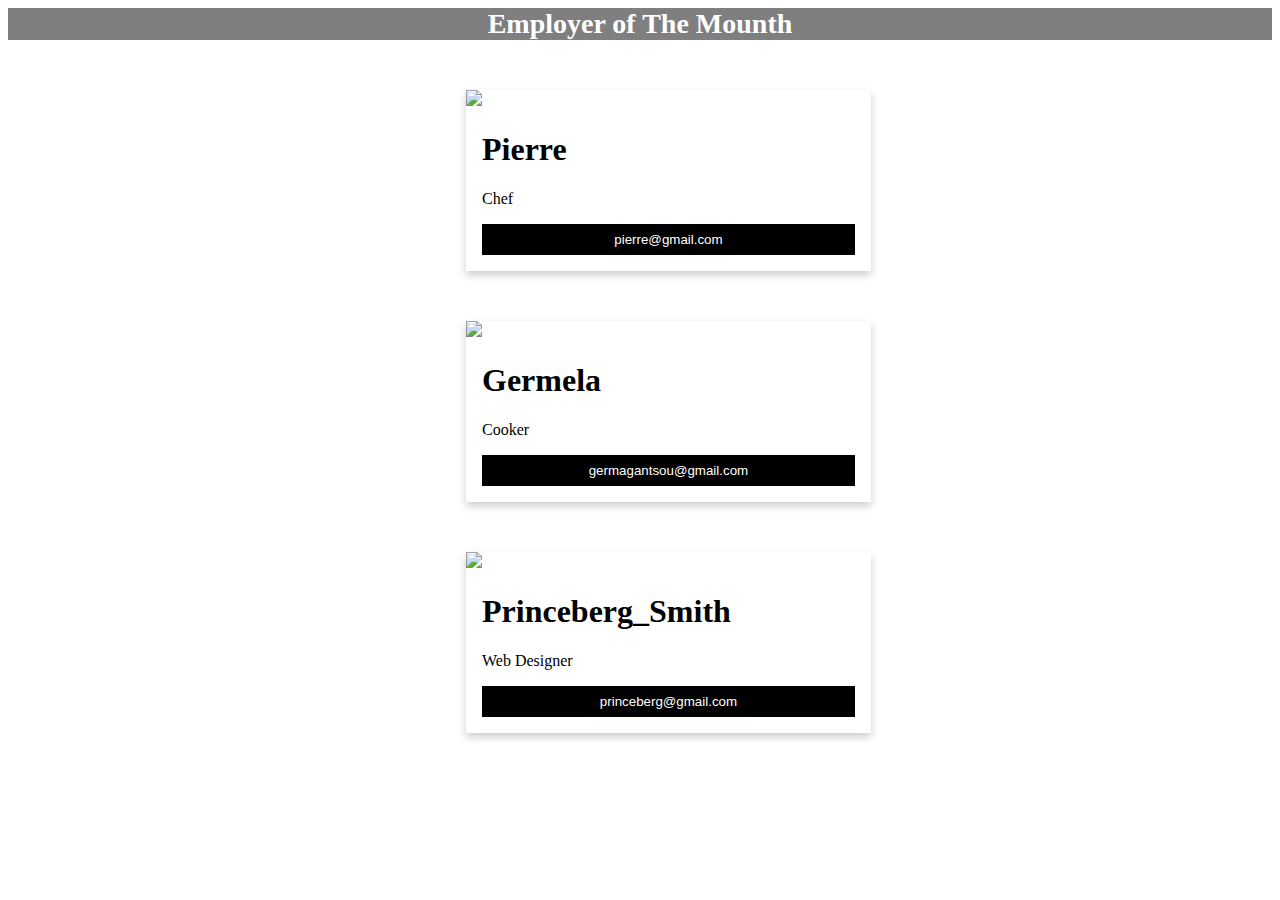
==== index05.html @ c1e147df "Add files via upload" ====
<!DOCTYPE html>
<html>
<head>
      <title> NEWS </title>
      <link rel="stylesheet" type="text/css" href="Static\CSS\style05.css">
</head>
<body>
  <div class="content"> Employer of The Mounth </div>
  <div class="row">
    <div class="column">
      <div class="card">
        <img src="C:\Users\princ\OneDrive\Bureau\HTML & CSS\Mon Projet\Static\images\01.jpg"  style="width:100%">
        <div class="container">
          <h1>Pierre</h1>
          <p class="title">Chef</p>
          <p><button class="button"> pierre@gmail.com</button></p>
        </div>
      </div>
    </div>

    <div class="column">
      <div class="card">
        <img src="C:\Users\princ\OneDrive\Bureau\HTML & CSS\Mon Projet\Static\images\02.jpg" style="width:100%">
        <div class="container">
          <h1> Germela </h1>
          <p class="title">Cooker</p>
          <p><button class="button">  germagantsou@gmail.com </button></p>
        </div>
      </div>
    </div>
    <div class="column">
      <div class="card">
        <img src="C:\Users\princ\OneDrive\Bureau\HTML & CSS\Mon Projet\Static\images\03.jpg" style="width:100%">
        <div class="container">
          <h1>Princeberg_Smith</h1>
          <p class="title"> Web Designer</p>
          <p> <button class="button">  princeberg@gmail.com </button></p>
        </div>
      </div>
    </div>
  </div>
</body>

</html>
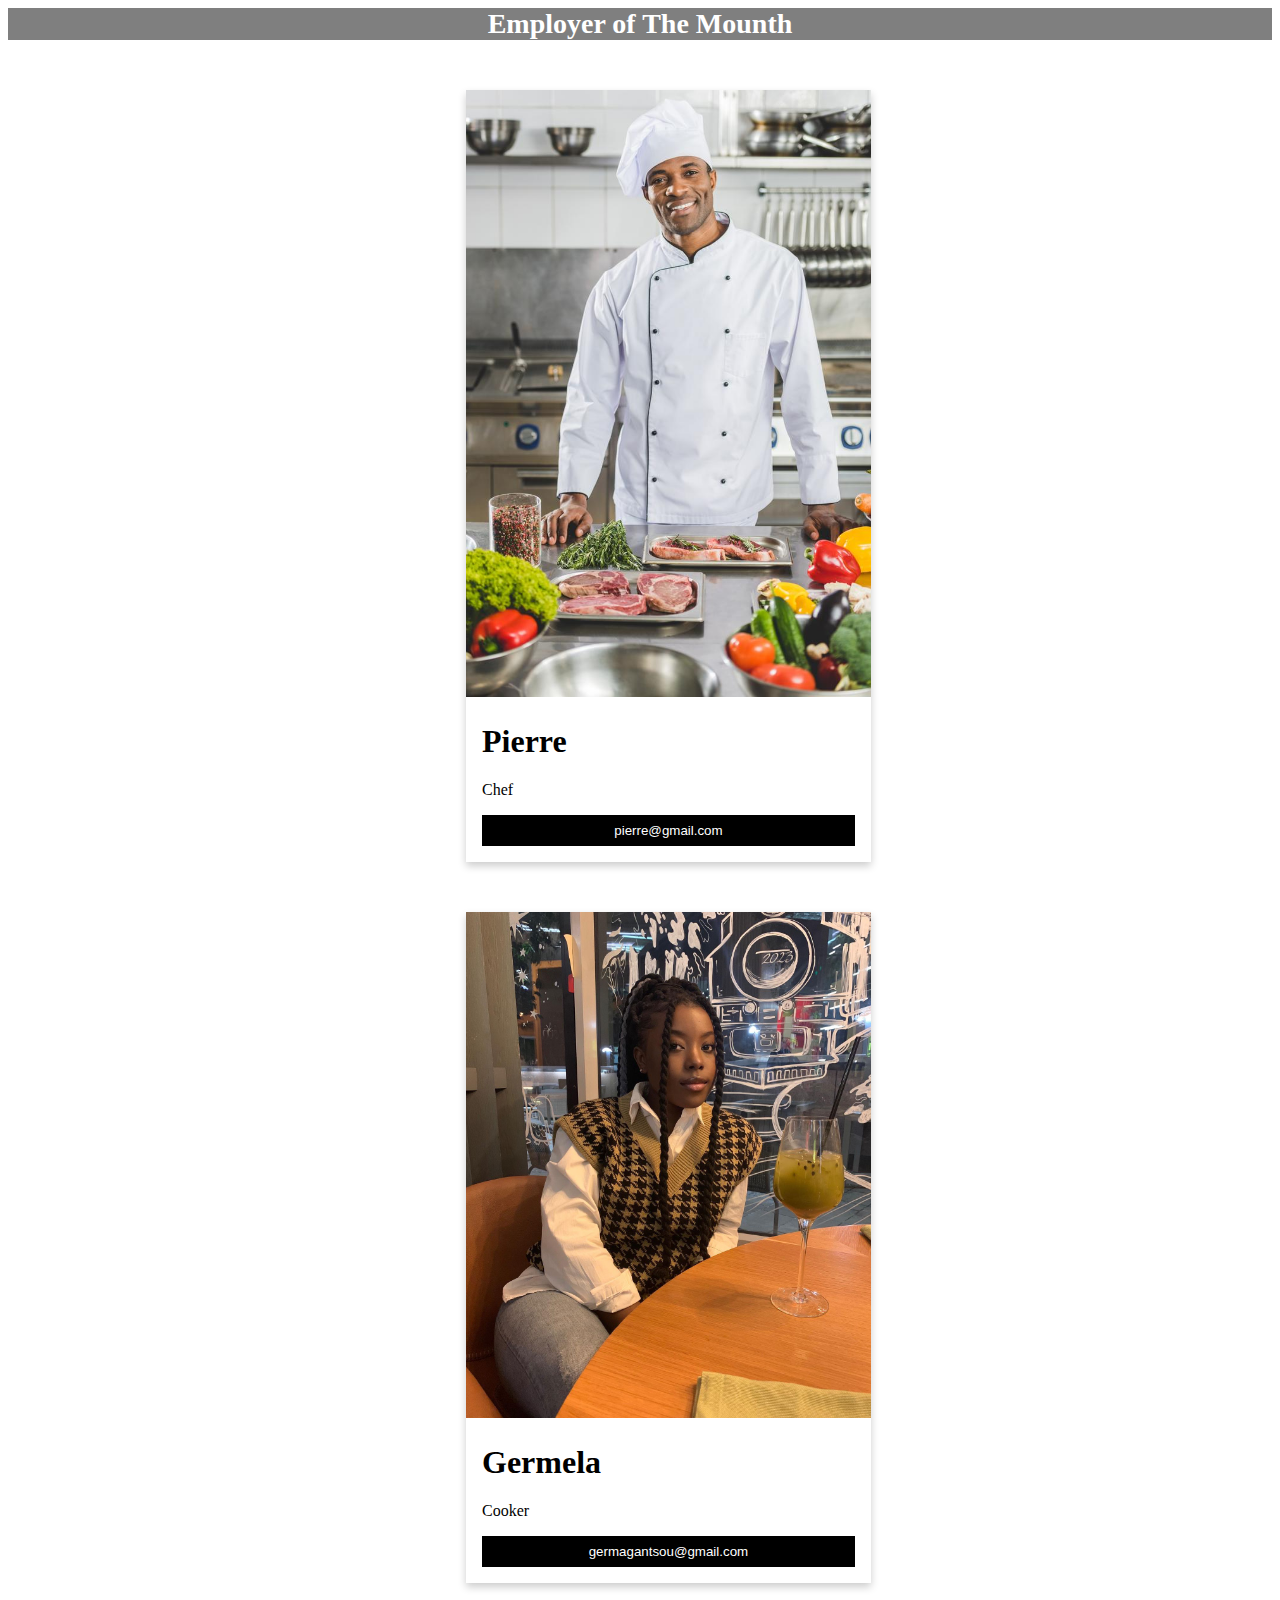
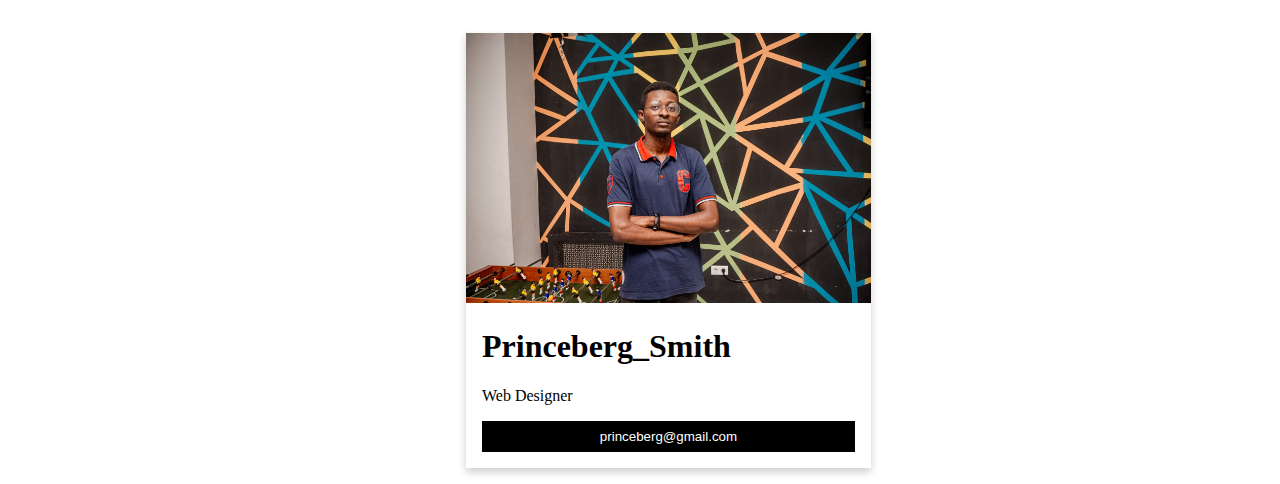
==== commit 5eeb61f2: "Update index05.html" ====
--- a/index05.html
+++ b/index05.html
@@ -9,7 +9,7 @@
   <div class="row">
     <div class="column">
       <div class="card">
-        <img src="C:\Users\princ\OneDrive\Bureau\HTML & CSS\Mon Projet\Static\images\01.jpg"  style="width:100%">
+        <img src="Static\images\01.jpg"  style="width:100%">
         <div class="container">
           <h1>Pierre</h1>
           <p class="title">Chef</p>
@@ -20,7 +20,7 @@
 
     <div class="column">
       <div class="card">
-        <img src="C:\Users\princ\OneDrive\Bureau\HTML & CSS\Mon Projet\Static\images\02.jpg" style="width:100%">
+        <img src="Static\images\02.jpg" style="width:100%">
         <div class="container">
           <h1> Germela </h1>
           <p class="title">Cooker</p>
@@ -30,7 +30,7 @@
     </div>
     <div class="column">
       <div class="card">
-        <img src="C:\Users\princ\OneDrive\Bureau\HTML & CSS\Mon Projet\Static\images\03.jpg" style="width:100%">
+        <img src="Static\images\03.jpg" style="width:100%">
         <div class="container">
           <h1>Princeberg_Smith</h1>
           <p class="title"> Web Designer</p>
